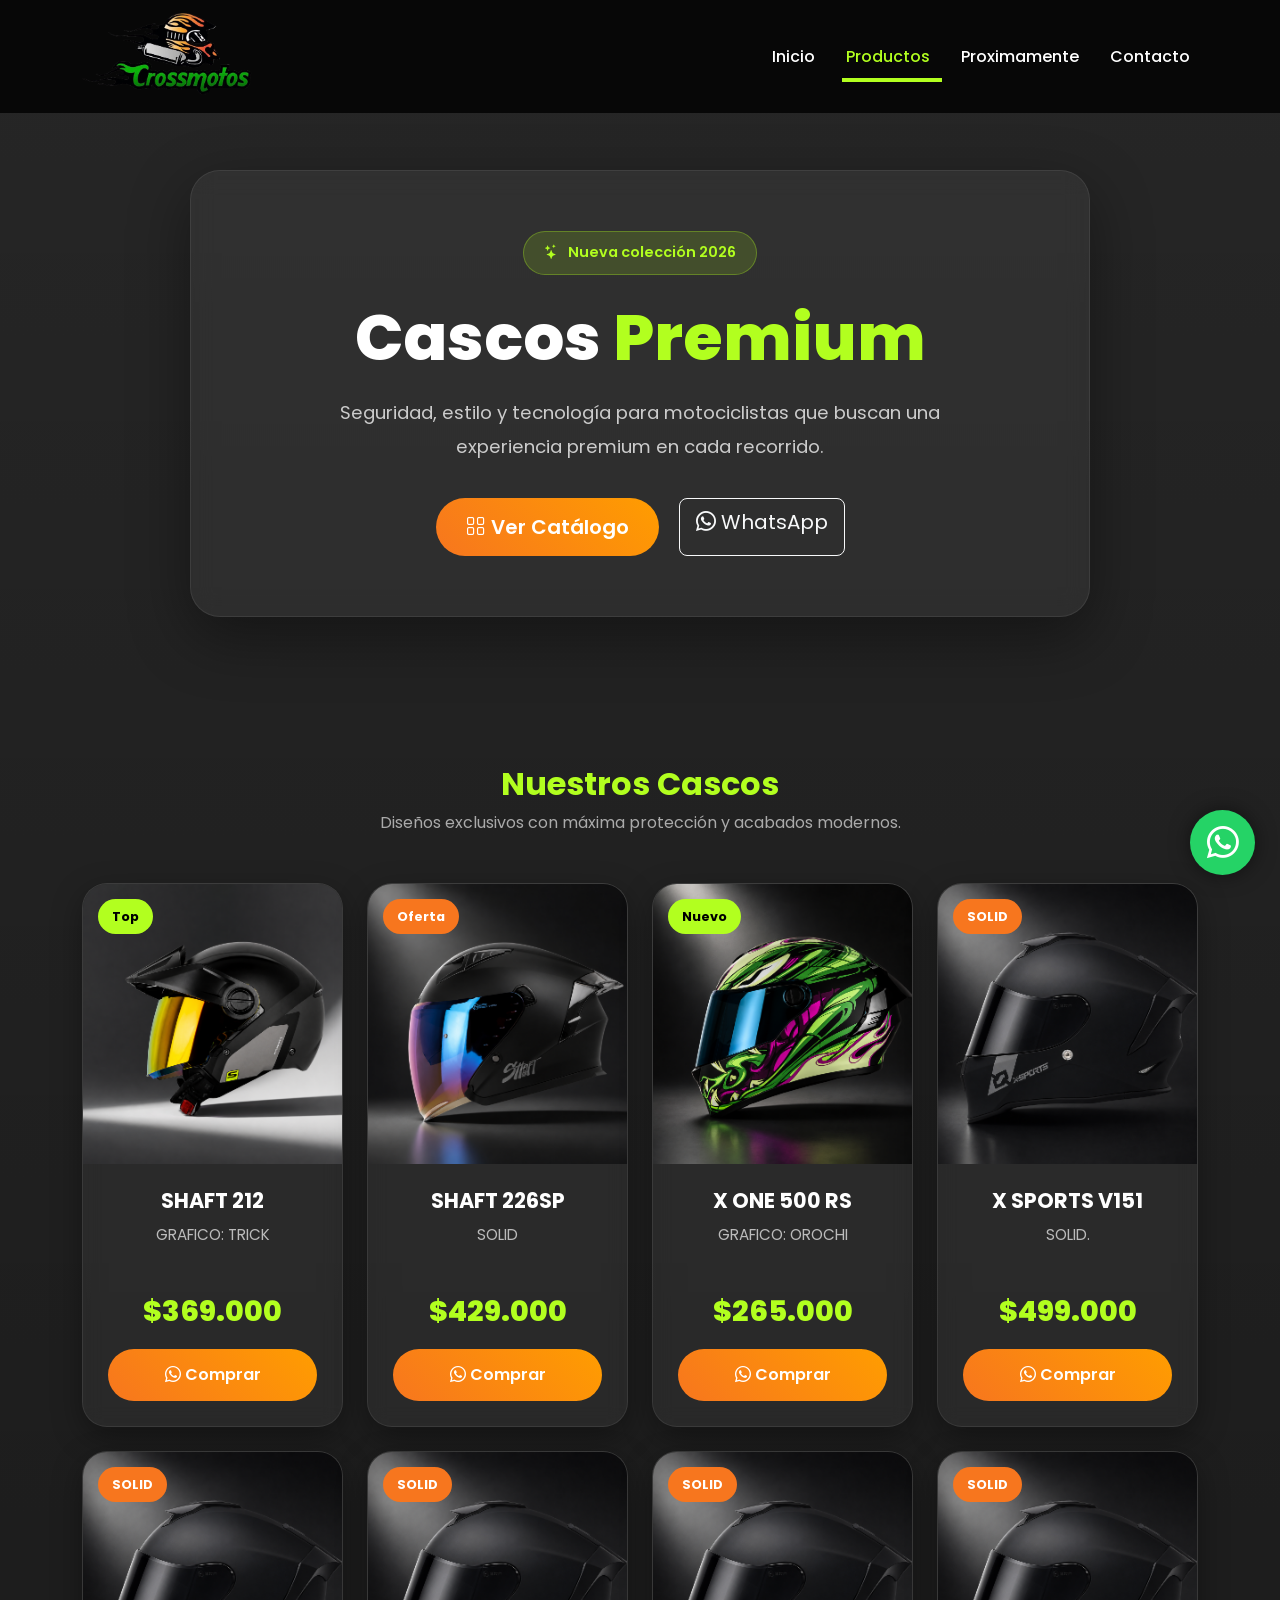
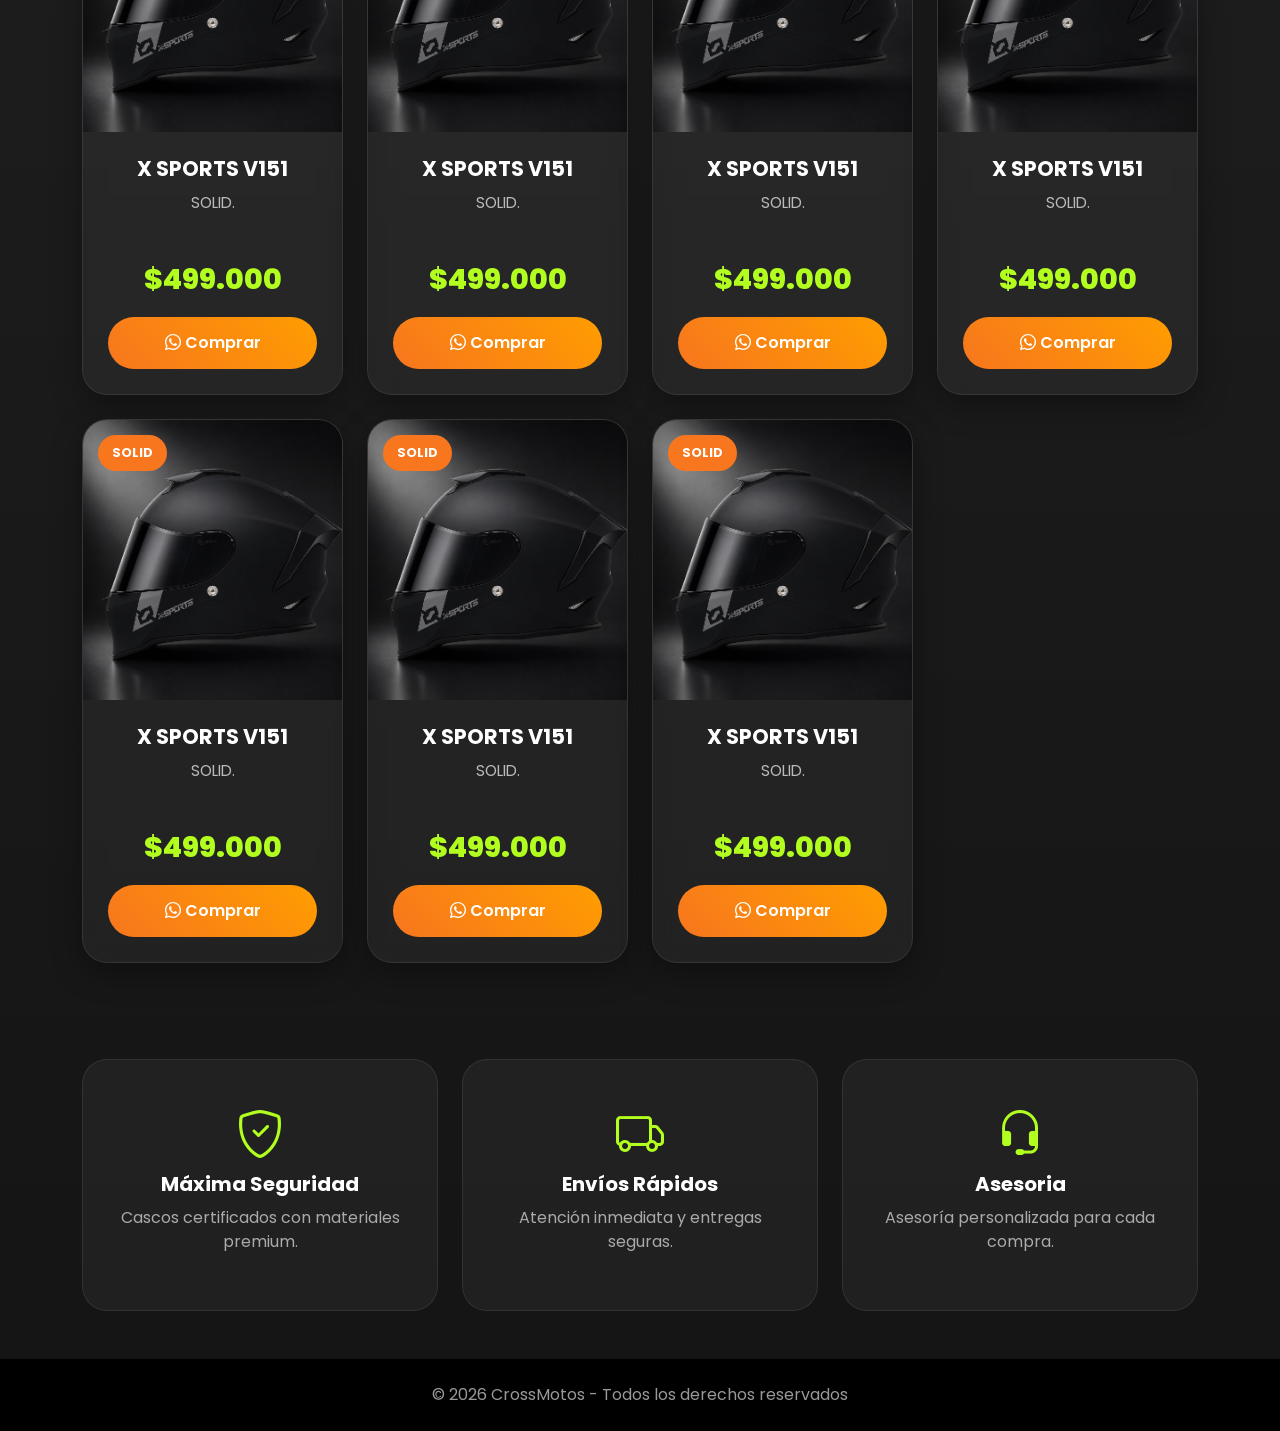
==== catalogo.html @ c41bc8bc "Add files via upload" ====
<!DOCTYPE html>
<html lang="es">
<head>
  <meta charset="UTF-8">
  <meta name="viewport" content="width=device-width, initial-scale=1.0">

  <title>Catálogo de Cascos | CrossMotos</title>

  <!-- Bootstrap -->
  <link href="https://cdn.jsdelivr.net/npm/bootstrap@5.3.3/dist/css/bootstrap.min.css" rel="stylesheet">

  <!-- Google Fonts -->
  <link rel="preconnect" href="https://fonts.googleapis.com">
  <link href="https://fonts.googleapis.com/css2?family=Poppins:wght@300;400;600;700;800&display=swap" rel="stylesheet">

  <!-- Bootstrap Icons -->
  <link rel="stylesheet"
        href="https://cdn.jsdelivr.net/npm/bootstrap-icons@1.11.3/font/bootstrap-icons.min.css">

  <!-- CSS -->
  <link rel="stylesheet" href="style.css">

</head>

<body class="catalogo-page">

<!-- NAVBAR -->

<nav class="navbar navbar-expand-lg navbar-dark fixed-top custom-navbar">

  <div class="container">

    <!-- LOGO -->
    <a class="navbar-brand" href="index.html">
      <img src="img/logo.png" alt="CrossMotos">
    </a>

    <!-- BOTON MOBILE -->
    <button class="navbar-toggler"
            type="button"
            data-bs-toggle="collapse"
            data-bs-target="#menu">

      <span class="navbar-toggler-icon"></span>

    </button>
    

    <!-- MENU -->
    <div class="collapse navbar-collapse" id="menu">

      <ul class="navbar-nav ms-auto">

        <li class="nav-item">
          <a class="nav-link" href="index.html">
            Inicio
          </a>
        </li>

        <!-- DROPDOWN -->
        <li class="nav-item dropdown">

          <a class="nav-link dropdown-toggle active"
             href="#"
             id="productosDropdown"
             role="button"
             data-bs-toggle="dropdown"
             aria-expanded="false">

            Productos

          </a>

          <ul class="dropdown-menu dropdown-menu-dark">

            <li>
              <a class="dropdown-item active" href="catalogo.html">
                Cascos
              </a>
            </li>

            <li>
              <a class="dropdown-item" href="luces.html">
                Luces LED
              </a>
            </li>

            <li>
              <a class="dropdown-item" href="guantes.html">
                Guantes
              </a>
            </li>

          </ul>

        </li>

        <li class="nav-item">
          <a class="nav-link" href="proximamente.html">
            Proximamente
          </a>
        </li>

        <li class="nav-item">
          <a class="nav-link" href="index.html#contacto">
            Contacto
          </a>
        </li>

      </ul>

    </div>

  </div>

</nav>

<!-- HERO -->

<section class="catalogo-hero">

  <div class="container">

    <div class="hero-glass">

      <span class="hero-badge">
        <i class="bi bi-stars"></i>
        Nueva colección 2026
      </span>

      <h1>
        Cascos <span>Premium</span>
      </h1>

      <p>
        Seguridad, estilo y tecnología para motociclistas que buscan
        una experiencia premium en cada recorrido.
      </p>

      <div class="hero-buttons">

        <a href="#productos" class="btn btn-custom btn-lg">
          <i class="bi bi-grid"></i>
          Ver Catálogo
        </a>

        <a href="https://wa.me/573158620934"
           target="_blank"
           class="btn btn-outline-light btn-lg">

          <i class="bi bi-whatsapp"></i>
          WhatsApp

        </a>

      </div>

    </div>

  </div>

</section>

<!-- PRODUCTOS -->

<section class="productos-section py-5" id="productos">

  <div class="container">

    <!-- TITULO -->

    <div class="section-header text-center mb-5">

      <h2 class="section-title">
        Nuestros Cascos
      </h2>

      <p>
        Diseños exclusivos con máxima protección y acabados modernos.
      </p>

    </div>

    <!-- PRODUCTOS -->

    <div class="row g-4">

      <!-- PRODUCTO 1 -->

      <div class="col-md-6 col-lg-3">

        <div class="product-card">

          <div class="product-image">

            <img src="img/cascos/sh212.png" alt="SHAFT 212">

            <span class="product-badge">
              Top
            </span>

          </div>

          <div class="card-body text-center">

            <h5>SHAFT 212</h5>

            <p>
              GRAFICO: TRICK
            </p>

            <div class="price">
              $369.000
            </div>

            <a href="https://wa.me/573158620934?text=Hola,%20quiero%20comprar%20el%20Casco%20Shaft%20212"
               target="_blank"
               class="btn btn-custom w-100 mt-3">

              <i class="bi bi-whatsapp"></i>
              Comprar

            </a>

          </div>

        </div>

      </div>

      <!-- PRODUCTO 2 -->

      <div class="col-md-6 col-lg-3">

        <div class="product-card">

          <div class="product-image">

            <img src="img/cascos/sh226.png" alt="SHAFT 226">

            <span class="product-badge oferta">
              Oferta
            </span>

          </div>

          <div class="card-body text-center">

            <h5>SHAFT 226SP</h5>

            <p>
              SOLID
            </p>

            <div class="price">
              $429.000
            </div>

            <a href="https://wa.me/573158620934?text=Hola,%20quiero%20comprar%20el%20Shaft%20227SP"
               target="_blank"
               class="btn btn-custom w-100 mt-3">

              <i class="bi bi-whatsapp"></i>
              Comprar

            </a>

          </div>

        </div>

      </div>

      <!-- PRODUCTO 3 -->

      <div class="col-md-6 col-lg-3">

        <div class="product-card">

          <div class="product-image">

            <img src="img/cascos/x500rs.png" alt="X ONE 500 RS">

            <span class="product-badge">
              Nuevo
            </span>

          </div>

          <div class="card-body text-center">

            <h5>X ONE 500 RS</h5>

            <p>
              GRAFICO: OROCHI
            </p>

            <div class="price">
              $265.000
            </div>

            <a href="https://wa.me/573158620934?text=Hola,%20quiero%20comprar%20el%20XONE%20500%20RS"
               target="_blank"
               class="btn btn-custom w-100 mt-3">

              <i class="bi bi-whatsapp"></i>
              Comprar

            </a>

          </div>

        </div>

      </div>

      <!-- PRODUCTO 4 -->

      <div class="col-md-6 col-lg-3">

        <div class="product-card">

          <div class="product-image">

            <img src="img/cascos/xsportsv151.png" alt="X SPORTS V151">

            <span class="product-badge oferta">
              SOLID
            </span>

          </div>

          <div class="card-body text-center">

            <h5>X SPORTS V151</h5>

            <p>
              SOLID.
            </p>

            <div class="price">
              $499.000
            </div>

            <a href="https://wa.me/573158620934?text=Hola,%20quiero%20comprar%20el%20X%20SPORTS%20V151"
               target="_blank"
               class="btn btn-custom w-100 mt-3">

              <i class="bi bi-whatsapp"></i>
              Comprar

            </a>

          </div>

        </div>

      </div>

      <!-- PRODUCTO 4 -->

      <div class="col-md-6 col-lg-3">

        <div class="product-card">

          <div class="product-image">

            <img src="img/cascos/xsportsv151.png" alt="X SPORTS V151">

            <span class="product-badge oferta">
              SOLID
            </span>

          </div>

          <div class="card-body text-center">

            <h5>X SPORTS V151</h5>

            <p>
              SOLID.
            </p>

            <div class="price">
              $499.000
            </div>

            <a href="https://wa.me/573158620934?text=Hola,%20quiero%20comprar%20el%20X%20SPORTS%20V151"
               target="_blank"
               class="btn btn-custom w-100 mt-3">

              <i class="bi bi-whatsapp"></i>
              Comprar

            </a>

          </div>

        </div>

      </div>

      <!-- PRODUCTO 4 -->

      <div class="col-md-6 col-lg-3">

        <div class="product-card">

          <div class="product-image">

            <img src="img/cascos/xsportsv151.png" alt="X SPORTS V151">

            <span class="product-badge oferta">
              SOLID
            </span>

          </div>

          <div class="card-body text-center">

            <h5>X SPORTS V151</h5>

            <p>
              SOLID.
            </p>

            <div class="price">
              $499.000
            </div>

            <a href="https://wa.me/573158620934?text=Hola,%20quiero%20comprar%20el%20X%20SPORTS%20V151"
               target="_blank"
               class="btn btn-custom w-100 mt-3">

              <i class="bi bi-whatsapp"></i>
              Comprar

            </a>

          </div>

        </div>

      </div>

      <!-- PRODUCTO 4 -->

      <div class="col-md-6 col-lg-3">

        <div class="product-card">

          <div class="product-image">

            <img src="img/cascos/xsportsv151.png" alt="X SPORTS V151">

            <span class="product-badge oferta">
              SOLID
            </span>

          </div>

          <div class="card-body text-center">

            <h5>X SPORTS V151</h5>

            <p>
              SOLID.
            </p>

            <div class="price">
              $499.000
            </div>

            <a href="https://wa.me/573158620934?text=Hola,%20quiero%20comprar%20el%20X%20SPORTS%20V151"
               target="_blank"
               class="btn btn-custom w-100 mt-3">

              <i class="bi bi-whatsapp"></i>
              Comprar

            </a>

          </div>

        </div>

      </div>

      <!-- PRODUCTO 4 -->

      <div class="col-md-6 col-lg-3">

        <div class="product-card">

          <div class="product-image">

            <img src="img/cascos/xsportsv151.png" alt="X SPORTS V151">

            <span class="product-badge oferta">
              SOLID
            </span>

          </div>

          <div class="card-body text-center">

            <h5>X SPORTS V151</h5>

            <p>
              SOLID.
            </p>

            <div class="price">
              $499.000
            </div>

            <a href="https://wa.me/573158620934?text=Hola,%20quiero%20comprar%20el%20X%20SPORTS%20V151"
               target="_blank"
               class="btn btn-custom w-100 mt-3">

              <i class="bi bi-whatsapp"></i>
              Comprar

            </a>

          </div>

        </div>

      </div>

      <!-- PRODUCTO 4 -->

      <div class="col-md-6 col-lg-3">

        <div class="product-card">

          <div class="product-image">

            <img src="img/cascos/xsportsv151.png" alt="X SPORTS V151">

            <span class="product-badge oferta">
              SOLID
            </span>

          </div>

          <div class="card-body text-center">

            <h5>X SPORTS V151</h5>

            <p>
              SOLID.
            </p>

            <div class="price">
              $499.000
            </div>

            <a href="https://wa.me/573158620934?text=Hola,%20quiero%20comprar%20el%20X%20SPORTS%20V151"
               target="_blank"
               class="btn btn-custom w-100 mt-3">

              <i class="bi bi-whatsapp"></i>
              Comprar

            </a>

          </div>

        </div>

      </div>

      <!-- PRODUCTO 4 -->

      <div class="col-md-6 col-lg-3">

        <div class="product-card">

          <div class="product-image">

            <img src="img/cascos/xsportsv151.png" alt="X SPORTS V151">

            <span class="product-badge oferta">
              SOLID
            </span>

          </div>

          <div class="card-body text-center">

            <h5>X SPORTS V151</h5>

            <p>
              SOLID.
            </p>

            <div class="price">
              $499.000
            </div>

            <a href="https://wa.me/573158620934?text=Hola,%20quiero%20comprar%20el%20X%20SPORTS%20V151"
               target="_blank"
               class="btn btn-custom w-100 mt-3">

              <i class="bi bi-whatsapp"></i>
              Comprar

            </a>

          </div>

        </div>

      </div>

      <!-- PRODUCTO 4 -->

      <div class="col-md-6 col-lg-3">

        <div class="product-card">

          <div class="product-image">

            <img src="img/cascos/xsportsv151.png" alt="X SPORTS V151">

            <span class="product-badge oferta">
              SOLID
            </span>

          </div>

          <div class="card-body text-center">

            <h5>X SPORTS V151</h5>

            <p>
              SOLID.
            </p>

            <div class="price">
              $499.000
            </div>

            <a href="https://wa.me/573158620934?text=Hola,%20quiero%20comprar%20el%20X%20SPORTS%20V151"
               target="_blank"
               class="btn btn-custom w-100 mt-3">

              <i class="bi bi-whatsapp"></i>
              Comprar

            </a>

          </div>

        </div>

      </div>

    </div>

  </div>

</section>

<!-- BENEFICIOS -->

<section class="beneficios py-5">

  <div class="container">

    <div class="row g-4">

      <div class="col-md-4">

        <div class="benefit-box text-center">

          <i class="bi bi-shield-check"></i>

          <h5>Máxima Seguridad</h5>

          <p>
            Cascos certificados con materiales premium.
          </p>

        </div>

      </div>

      <div class="col-md-4">

        <div class="benefit-box text-center">

          <i class="bi bi-truck"></i>

          <h5>Envíos Rápidos</h5>

          <p>
            Atención inmediata y entregas seguras.
          </p>

        </div>

      </div>

      <div class="col-md-4">

        <div class="benefit-box text-center">

          <i class="bi bi-headset"></i>

          <h5>Asesoria</h5>

          <p>
            Asesoría personalizada para cada compra.
          </p>

        </div>

      </div>

    </div>

  </div>

</section>

<!-- WHATSAPP -->

<a href="https://wa.me/573158620934"
   class="whatsapp"
   target="_blank">

  <i class="bi bi-whatsapp"></i>

</a>

<!-- FOOTER -->

<footer class="text-center py-4">

  <p class="mb-0">
    © 2026 CrossMotos - Todos los derechos reservados
  </p>

</footer>

<!-- Bootstrap JS -->

<script src="https://cdn.jsdelivr.net/npm/bootstrap@5.3.3/dist/js/bootstrap.bundle.min.js"></script>

</body>
</html>
---- style.css ----
:root{
  --verde:#B2FF1F;
  --naranja:#F7761E;
  --negro:#0d0d0d;
  --gris:#1b1b1b;
  --blanco:#ffffff;
}

body{
  font-family:'Poppins', sans-serif;
  background:var(--negro);
  color:var(--blanco);
}

/* NAVBAR */

.custom-navbar{
  background:rgba(0,0,0,.8);
  backdrop-filter:blur(10px);
  padding:8px 0;
}

.navbar-brand img{
  width:220px;
  height:auto;
  object-fit:contain;
}

/* HERO */

.hero{
  height:100vh;
  background:url('img/banner.jpg') center/cover;
  position:relative;
}

.overlay{
  position:absolute;
  width:100%;
  height:100%;
  background:rgba(0,0,0,.65);
}

.hero-content{
  position:relative;
  z-index:2;
}

.hero h1{
  color:white;
}

.hero p{
  color:#ddd;
}

/* BOTONES */

.btn-custom{
  background:var(--naranja);
  color:white;
  border:none;
  padding:14px 35px;
  border-radius:50px;
  transition:.3s;
}

.btn-custom:hover{
  background:var(--verde);
  color:black;
  transform:translateY(-3px);
}

/* TITULOS */

.section-title{
  color:var(--verde);
  font-weight:700;
}

/* CARDS */

.custom-card{
  background:var(--gris);
  border:none;
  border-radius:20px;
  overflow:hidden;
  transition:.3s;
  color:white;
}

.custom-card:hover{
  transform:translateY(-10px);
}

.custom-card img{
  height:260px;
  object-fit:cover;
}

.card-title{
  color:var(--naranja);
}

/* WHATSAPP */

.whatsapp{
  position:fixed;
  bottom:25px;
  right:25px;
  width:65px;
  height:65px;
  background:#25D366;
  color:white;
  border-radius:50%;
  display:flex;
  justify-content:center;
  align-items:center;
  font-size:2rem;
  text-decoration:none;
  box-shadow:0 0 20px rgba(0,0,0,.5);

  z-index:99999;
}
.whatsapp:hover{
  transform:scale(1.1);
  transition:.3s;
}

/* FOOTER */

footer{
  background:black;
  color:#999;
}
/* HERO CARRUSEL */

.hero-slide{
  height:100vh;
  background-size:cover;
  background-position:center;
  position:relative;
  display:flex;
  justify-content:center;
  align-items:center;
}

.hero-content{
  position:relative;
  z-index:2;
  color:white;
}

.overlay{
  position:absolute;
  width:100%;
  height:100%;
  background:rgba(0,0,0,.65);
}

/* BOTONES DEL CARRUSEL */

.carousel-control-prev-icon,
.carousel-control-next-icon{
  background-color:rgba(0,0,0,.5);
  border-radius:50%;
  padding:25px;
}
.carousel,
.carousel-inner,
.carousel-item,
.hero-slide{
  z-index:1;
}
/* Fondo del catálogo */
.catalogo-page {
  background:
    linear-gradient(rgba(0, 0, 0, .78), rgba(0, 0, 0, .88)),
    url("imagenes/fondo.jpg") center/cover fixed;
}

/* Encabezado del catálogo */
.catalogo-hero {
  padding: 140px 0 70px;
  text-align: center;
}

.catalogo-hero h1 {
  font-size: 3rem;
  font-weight: 700;
  color: var(--blanco);
}

.catalogo-hero h1 span {
  color: var(--verde);
}

.catalogo-hero p {
  max-width: 700px;
  margin: 20px auto 0;
  color: #ddd;
  font-size: 1.1rem;
}

/* Tarjetas premium */
.product-card {
  background: var(--gris);
  border: 1px solid rgba(178, 255, 31, 0.08);
  border-radius: 20px;
  overflow: hidden;
  transition: .4s ease;
  color: var(--blanco);
  box-shadow: 0 10px 30px rgba(0, 0, 0, .35);
  height: 100%;
}

.product-card:hover {
  transform: translateY(-10px);
  box-shadow: 0 20px 40px rgba(178, 255, 31, 0.15);
  border-color: rgba(178, 255, 31, 0.25);
}

.product-card img {
  width: 100%;
  height: 260px;
  object-fit: cover;
}

.product-card .card-body {
  padding: 1.5rem;
}

.product-card h5 {
  color: var(--naranja);
  font-weight: 600;
  margin-bottom: 10px;
}

.product-card p {
  color: #ddd;
  font-size: .95rem;
  min-height: 48px;
}

/* Precio */
.price {
  color: var(--verde);
  font-size: 1.5rem;
  font-weight: 700;
}

/* Botón volver */
.btn-volver {
  margin-top: 50px;
}

/* Responsive */
@media (max-width: 768px) {
  .catalogo-hero {
    padding: 120px 0 50px;
  }

  .catalogo-hero h1 {
    font-size: 2.2rem;
  }

  .product-card img {
    height: 220px;
  }
}
/* LINKS NAVBAR */

.navbar-nav .nav-link{
  color:white;
  font-weight:500;
  margin-left:15px;
  position:relative;
  transition:.3s;
}

/* EFECTO LINEA */

.navbar-nav .nav-link::after{
  content:"";
  position:absolute;
  left:0;
  bottom:-5px;
  width:0%;
  height:2px;
  background:var(--verde);
  transition:.3s;
}

/* HOVER */

.navbar-nav .nav-link:hover{
  color:var(--verde);
}

.navbar-nav .nav-link:hover::after{
  width:100%;
}

/* LINK ACTIVO */

.navbar-nav .nav-link.active{
  color:var(--verde);
}

.navbar-nav .nav-link.active::after{
  width:100%;
}
/* HERO CATALOGO */

.catalogo-hero{
  padding:140px 0 70px;
  text-align:center;
  background:none;
  height:auto;
}

.catalogo-hero h1{
  font-size:3rem;
  font-weight:700;
  color:var(--blanco);
}

.catalogo-hero h1 span{
  color:var(--verde);
}

.catalogo-hero p{
  max-width:700px;
  margin:20px auto 0;
  color:#ddd;
  font-size:1.1rem;
}
/* ===================================================== */
/* ================= CATALOGO MODERNO ================== */
/* ===================================================== */

.catalogo-page{
  background:
  linear-gradient(rgba(0,0,0,.85), rgba(0,0,0,.92)),
  url("imagenes/fondo.jpg") center/cover fixed;

  min-height:100vh;
}

/* HERO */

.catalogo-hero{
  padding:170px 0 100px;
  position:relative;
}

.hero-glass{
  max-width:900px;
  margin:auto;
  text-align:center;

  background:rgba(255,255,255,.05);
  border:1px solid rgba(255,255,255,.08);

  backdrop-filter:blur(12px);

  border-radius:30px;

  padding:60px 40px;

  box-shadow:0 20px 60px rgba(0,0,0,.4);
}

.hero-badge{
  display:inline-flex;
  align-items:center;
  gap:10px;

  background:rgba(178,255,31,.15);
  color:var(--verde);

  border:1px solid rgba(178,255,31,.3);

  padding:10px 20px;
  border-radius:50px;

  margin-bottom:25px;

  font-size:.9rem;
  font-weight:600;
}

.catalogo-hero h1{
  font-size:4rem;
  font-weight:800;
  margin-bottom:20px;
}

.catalogo-hero h1 span{
  color:var(--verde);
}

.catalogo-hero p{
  color:#ccc;
  font-size:1.15rem;
  max-width:700px;
  margin:auto;
  line-height:1.8;
}

.hero-buttons{
  margin-top:35px;
  display:flex;
  justify-content:center;
  gap:20px;
  flex-wrap:wrap;
}

/* SECTION */

.section-header p{
  color:#aaa;
}

/* PRODUCTOS */

.product-card{
  background:rgba(255,255,255,.05);
  border:1px solid rgba(255,255,255,.08);

  border-radius:25px;

  overflow:hidden;

  transition:.4s ease;

  backdrop-filter:blur(10px);

  height:100%;
}

.product-card:hover{
  transform:translateY(-12px);

  border-color:rgba(178,255,31,.3);

  box-shadow:
  0 20px 50px rgba(0,0,0,.4),
  0 0 30px rgba(178,255,31,.08);
}

.product-image{
  position:relative;
  overflow:hidden;
}

.product-image img{
  width:100%;
  height:280px;
  object-fit:cover;

  transition:.5s;
}

.product-card:hover img{
  transform:scale(1.08);
}

.product-badge{
  position:absolute;
  top:15px;
  left:15px;

  background:var(--verde);
  color:black;

  padding:8px 14px;

  border-radius:50px;

  font-size:.8rem;
  font-weight:700;
}

.product-badge.oferta{
  background:var(--naranja);
  color:white;
}

.product-card .card-body{
  padding:25px;
}

.product-card h5{
  font-size:1.3rem;
  font-weight:700;
  color:white;
}

.product-card p{
  color:#bbb;
  margin-top:10px;
  min-height:50px;
}

.price{
  color:var(--verde);
  font-size:1.8rem;
  font-weight:800;
  margin-top:15px;
}

/* BENEFICIOS */

.benefit-box{
  background:rgba(255,255,255,.05);
  border:1px solid rgba(255,255,255,.08);

  border-radius:25px;

  padding:40px 25px;

  transition:.4s;
}

.benefit-box:hover{
  transform:translateY(-8px);

  border-color:rgba(178,255,31,.25);

  box-shadow:0 10px 30px rgba(0,0,0,.3);
}

.benefit-box i{
  font-size:3rem;
  color:var(--verde);
  margin-bottom:20px;
}

.benefit-box h5{
  color:white;
  font-weight:700;
}

.benefit-box p{
  color:#aaa;
  margin-top:10px;
}

/* BOTONES */

.btn-custom{
  background:linear-gradient(45deg,var(--naranja),#ff9d00);
  border:none;

  color:white;

  font-weight:600;

  border-radius:50px;

  padding:14px 30px;

  transition:.4s;
}

.btn-custom:hover{
  transform:translateY(-3px);

  background:linear-gradient(45deg,var(--verde),#76ff03);

  color:black;

  box-shadow:0 10px 25px rgba(178,255,31,.25);
}

/* RESPONSIVE */

@media(max-width:992px){

  .catalogo-hero h1{
    font-size:3rem;
  }

}

@media(max-width:768px){

  .catalogo-hero{
    padding:140px 0 70px;
  }

  .hero-glass{
    padding:40px 25px;
  }

  .catalogo-hero h1{
    font-size:2.3rem;
  }

  .catalogo-hero p{
    font-size:1rem;
  }

  .product-image img{
    height:240px;
  }

}
/* LINK TARJETAS */


.card-link{
  text-decoration:none !important;
  color:inherit;
  display:block;
}

.card-link:hover{
  text-decoration:none !important;
  color:inherit;
}
/* ITEM ACTIVO DROPDOWN */

.dropdown-item.active,
.dropdown-item:active{
  background:var(--verde);
  color:black !important;
  font-weight:600;
}

/* HOVER */

.dropdown-item:hover{
  background:var(--verde);
  color:black !important;
}
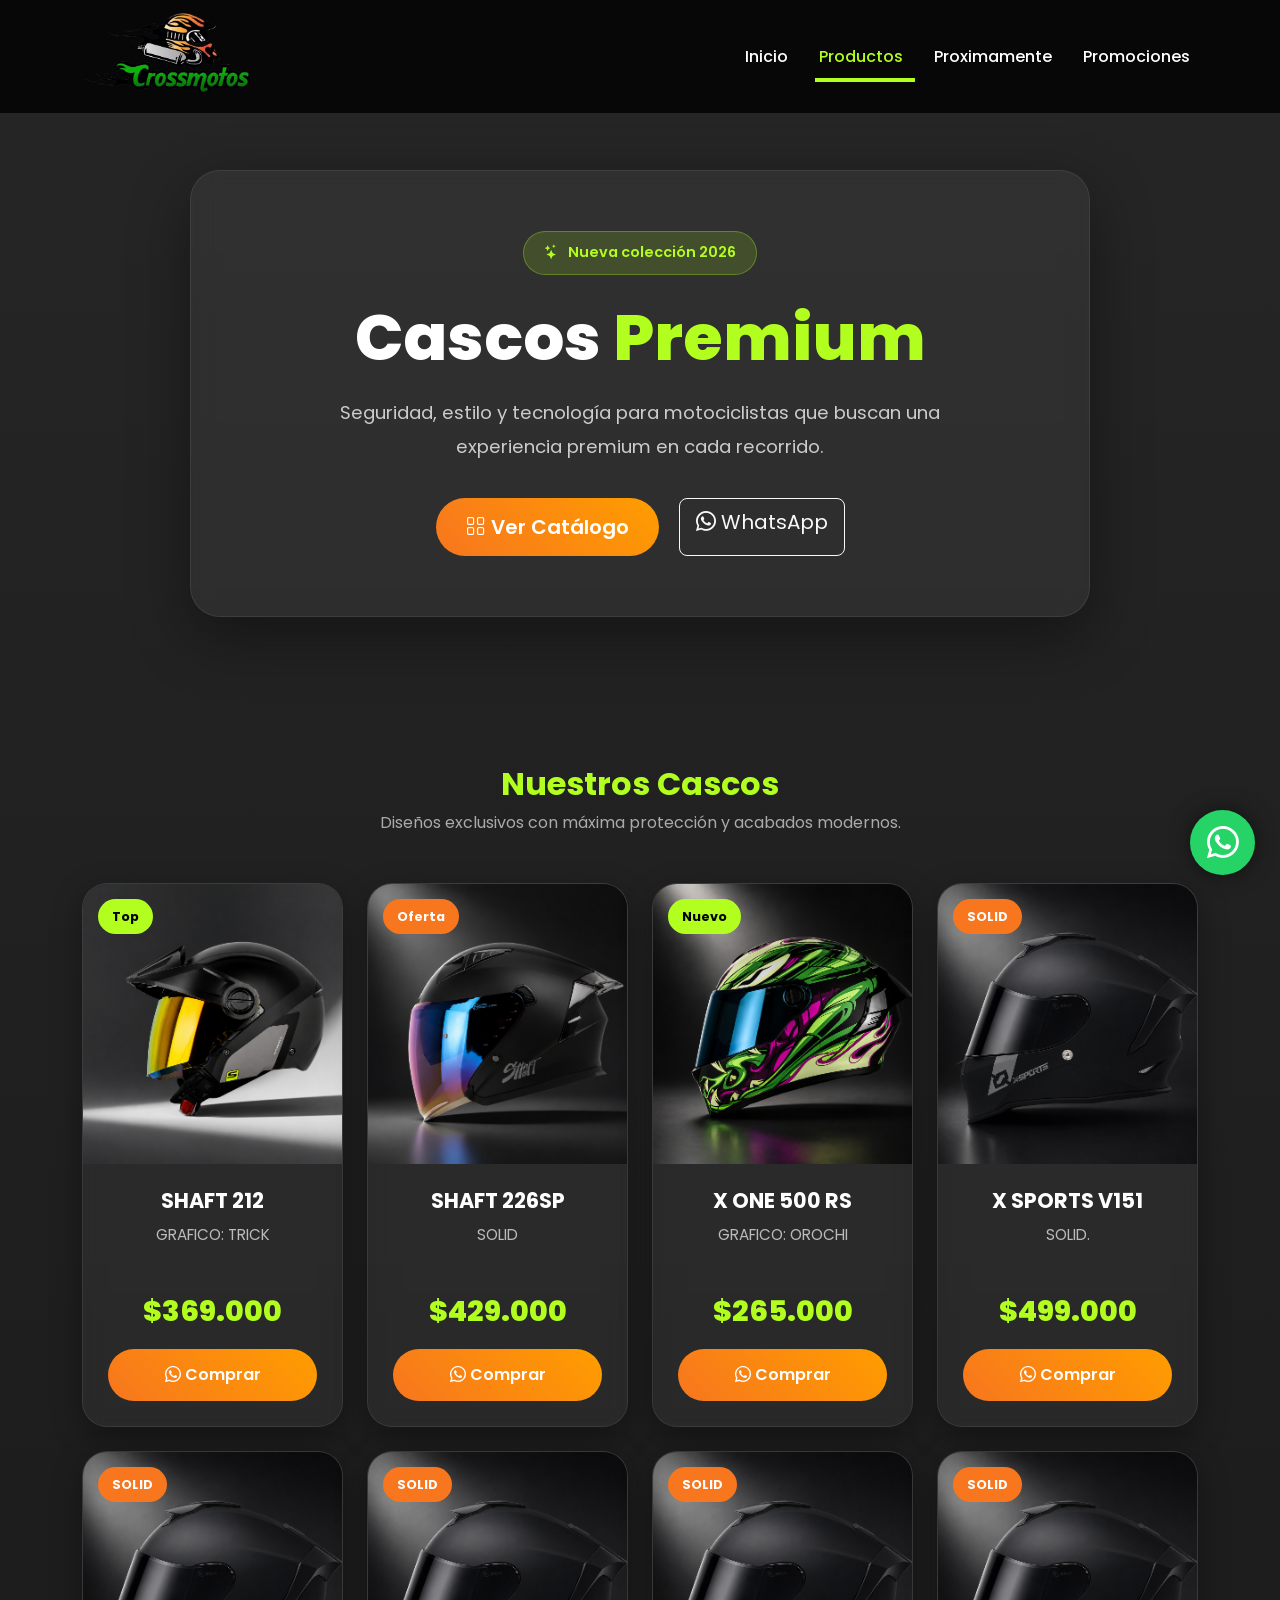
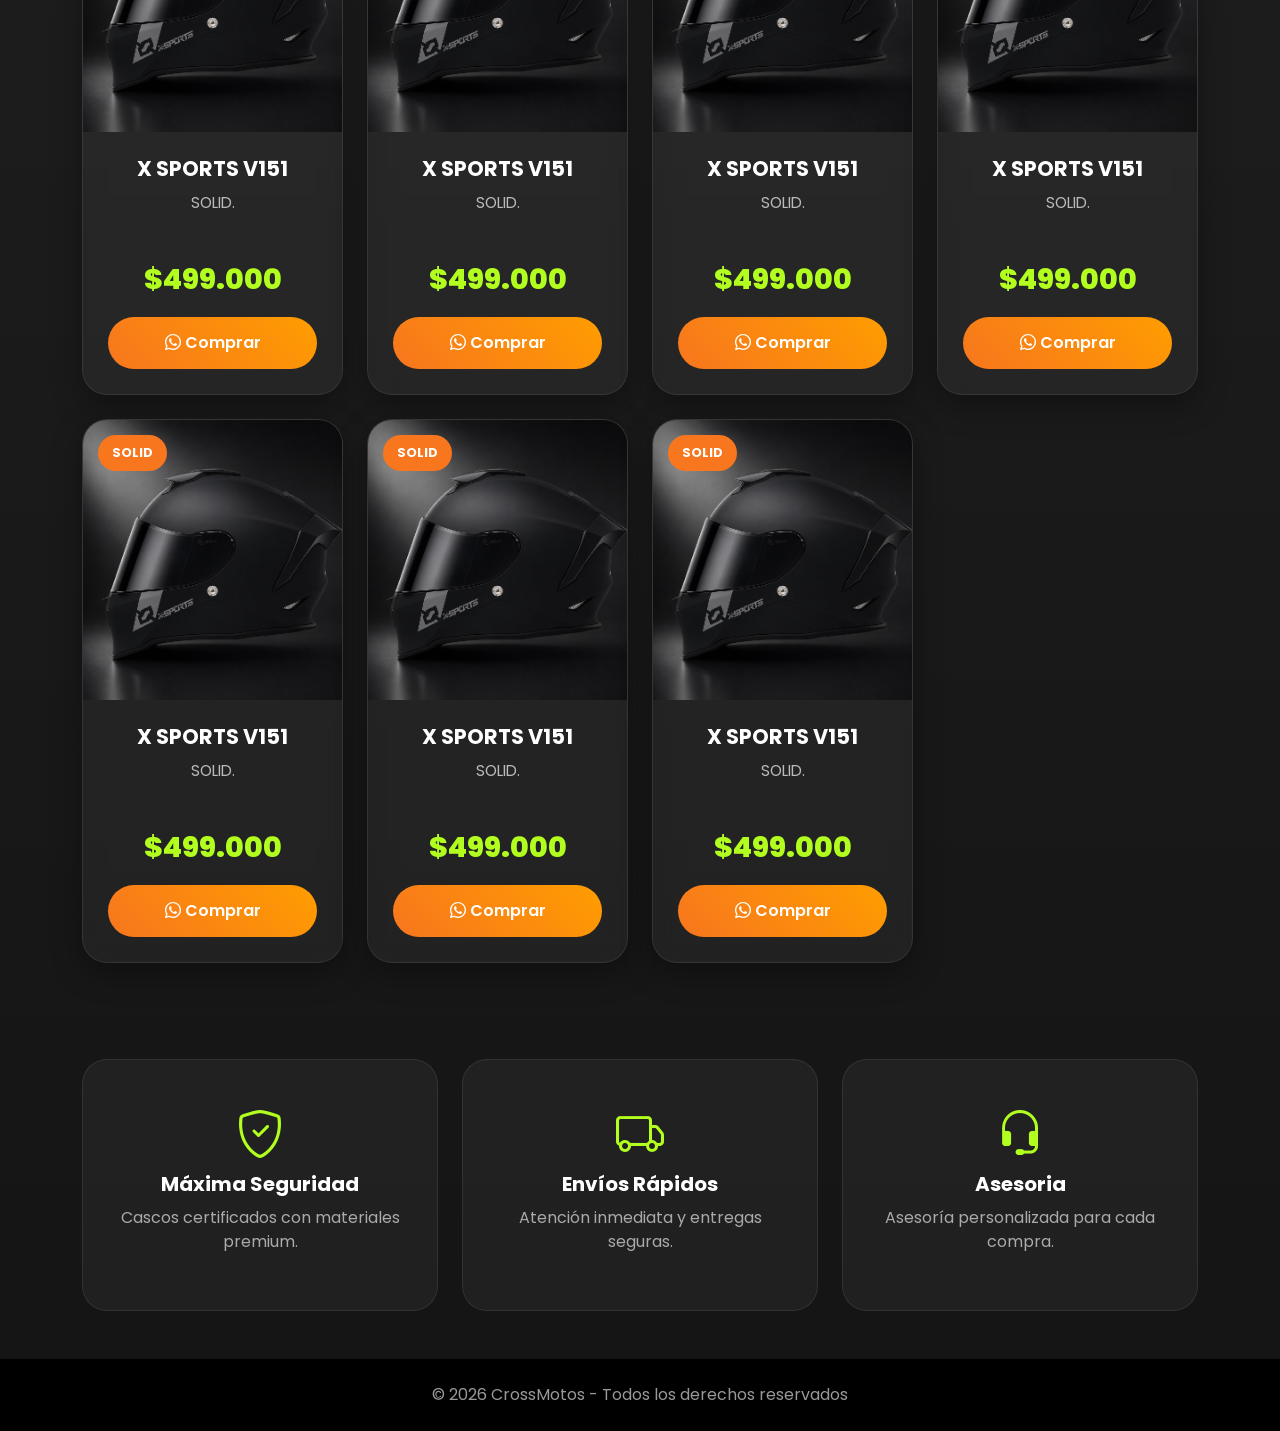
==== commit a87f2d35: "Update catalogo.html" ====
--- a/catalogo.html
+++ b/catalogo.html
@@ -4,7 +4,11 @@
   <meta charset="UTF-8">
   <meta name="viewport" content="width=device-width, initial-scale=1.0">
 
-  <title>Catálogo de Cascos | CrossMotos</title>
+  <title>CrossMotos | Accesorios y Cascos</title>
+
+<link rel="icon" type="image/png" href="img/logo1.png">
+<link rel="shortcut icon" href="img/logo1.png" type="image/png">
+<link rel="apple-touch-icon" href="img/logo1.png">
 
   <!-- Bootstrap -->
   <link href="https://cdn.jsdelivr.net/npm/bootstrap@5.3.3/dist/css/bootstrap.min.css" rel="stylesheet">
@@ -101,9 +105,9 @@
           </a>
         </li>
 
-        <li class="nav-item">
-          <a class="nav-link" href="index.html#contacto">
-            Contacto
+         <li class="nav-item">
+          <a class="nav-link" href="promociones.html">
+            Promociones
           </a>
         </li>
 
@@ -751,4 +755,4 @@
 <script src="https://cdn.jsdelivr.net/npm/bootstrap@5.3.3/dist/js/bootstrap.bundle.min.js"></script>
 
 </body>
-</html>+</html>
